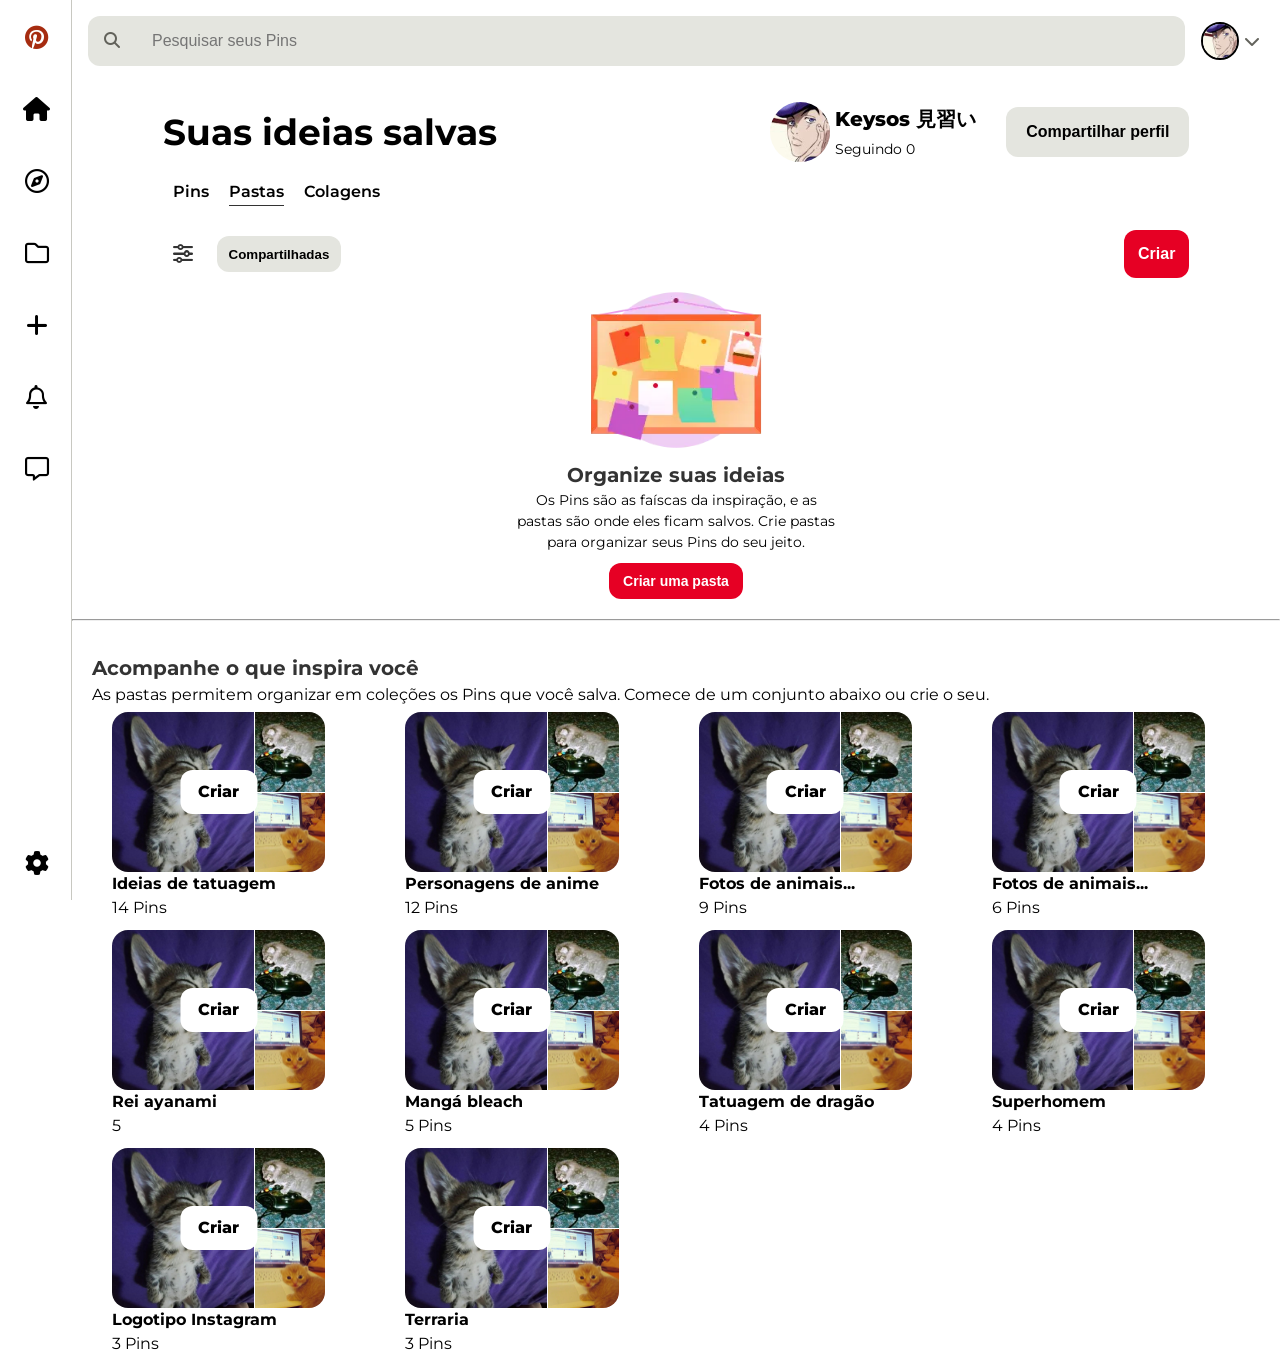
==== profile.html @ 44660487 "feat: add folder section using grid layout, fix: rename files with wrong names" ====
<!DOCTYPE html>
<html lang="en">

<head>
    <meta charset="UTF-8">
    <meta name="viewport" content="width=device-width, initial-scale=1.0">
    <title>Pinterest</title>
    <link rel="stylesheet" href="css/base.css">
    <link rel="stylesheet" href="css/navbar.css">
    <link rel="stylesheet" href="css/header.css">
    <link href="https://fonts.googleapis.com/css2?family=Montserrat:wght@400;600;700&display=swap" rel="stylesheet">
    <link rel="stylesheet" href="https://cdnjs.cloudflare.com/ajax/libs/font-awesome/6.5.0/css/all.min.css">
</head>

<body>
    <div class="container">
        <nav id="navbar">
            <ul class="top navlist">
                <li>
                    <a href="#" class="navbar-item">
                        <i class="fa-brands fa-pinterest" style="color: rgb(166, 44, 16);"></i>
                    </a>
                </li>
                <li>
                    <a href="#" class="navbar-item">
                        <i class="fa-solid fa-house"></i>
                    </a>
                </li>
                <li>
                    <a href="#" class="navbar-item">
                        <i class="fa-regular fa-compass"></i>
                    </a>
                </li>
                <li>
                    <a href="#" class="navbar-item">
                        <i class="fa-regular fa-folder"></i>
                    </a>
                </li>
                <li>
                    <a href="#" class="navbar-item">
                        <i class="fa-solid fa-plus"></i>
                    </a>
                </li>
                <li>
                    <a href="#" class="navbar-item">
                        <i class="fa-regular fa-bell"></i>
                    </a>
                </li>
                <li>
                    <a href="#" class="navbar-item">
                        <i class="fa-regular fa-message"></i>
                    </a>
                </li>
            </ul>

            <ul class="bottom navlist">
                <li>
                    <a href="#" class="navbar-item">
                        <i class="fa-solid fa-gear" style="color: rgb(0, 0, 0);"></i>
                    </a>
                </li>
            </ul>
        </nav>

        <div class="inner-container">
            <div class="profile-header">
                <div class="top-profile-header">
                    <div class="search-container">

                        <button class="search-btn" type="submit">
                            <i class="fa-solid fa-magnifying-glass" style="color: #62625b;"></i>
                        </button>

                        <input class="search-bar" type="search" placeholder="Pesquisar seus Pins">
                    </div>

                    <div class="profile-picture">
                        <img src="images/profile-picture.jpg" alt="Profile picture">
                        <i class="fa-solid fa-chevron-down" style="color:  #62625b;;"></i>
                    </div>

                </div>
                <div class="bottom-profile-header">
                    <div class="top-subheader">
                        <h1>Suas ideias salvas</h1>
                        <div class="profile-section">
                            <img src="images/profile-picture.jpg" alt="Profile picture">
                            <div class="profile-info">
                                <span>Keysos 見習い</span>
                                <span>Seguindo 0</span>
                            </div>
                            <button class="share-profile btn">Compartilhar perfil</button>
                        </div>
                    </div>
                    <div class="bottom-subheader">
                        <div>
                            <span>Pins</span>
                        </div>
                        <div>
                            <span>Pastas</span>
                        </div>
                        <div>
                            <span>Colagens</span>
                        </div>
                    </div>
                </div>
                <div class="profile-publish">
                    <div class="left-profile-publish">
                        <i class="fa-solid fa-sliders"></i>
                        <button class="btn share-pins">Compartilhadas</button>
                    </div>
                    <div class="right-profile-publish">
                        <button class="red-btn create-pins">Criar</button>
                    </div>
                </div>
            </div>
            <div class="folder-section">
                <div class="top-folder-section">
                    <img src="images/ill.pinboard.spot.light.svg.jpg" alt="">
                    <h4>Organize suas ideias</h4>
                    <p>Os Pins são as faíscas da inspiração, e as pastas são onde eles ficam salvos. Crie pastas para
                        organizar seus Pins do seu jeito.</p>
                    <button class="red-btn create-folder-btn">Criar uma pasta</button>
                </div>
                <hr>
                <div class="middle-folder-section">
                    <div class="folder-info-text">
                        <h4>Acompanhe o que inspira você</h4>
                        <p>As pastas permitem organizar em coleções os Pins que você salva. Comece de um conjunto abaixo
                            ou crie o seu.</p>
                    </div>
                    <div class="folder-container">
                        <a href="#" class="folder-item">
                            <div class="img-card-grid">
                                <img src="images/img1.jpg" alt="">
                                <img src="images/img2.jpg" alt="">
                                <img src="images/img3.webp" alt="">

                                <div class="center-overlay">
                                    Criar
                                </div>
                            </div>
                            <h4>Ideias de tatuagem</h4>
                            <span>14 Pins</span>
                        </a>
                        <a href="#" class="folder-item">
                            <div class="img-card-grid">
                                <img src="images/img1.jpg" alt="">
                                <img src="images/img2.jpg" alt="">
                                <img src="images/img3.webp" alt="">

                                <div class="center-overlay">
                                    Criar
                                </div>
                            </div>



                            <h4>Personagens de anime</h4>
                            <span>12 Pins</span>
                        </a>
                        <a href="#" class="folder-item">
                            <div class="img-card-grid">
                                <img src="images/img1.jpg" alt="">
                                <img src="images/img2.jpg" alt="">
                                <img src="images/img3.webp" alt="">

                                <div class="center-overlay">
                                    Criar
                                </div>
                            </div>



                            <h4>Fotos de animais...</h4>
                            <span>9 Pins</span>
                        </a>
                        <a href="#" class="folder-item">
                            <div class="img-card-grid">
                                <img src="images/img1.jpg" alt="">
                                <img src="images/img2.jpg" alt="">
                                <img src="images/img3.webp" alt="">

                                <div class="center-overlay">
                                    Criar
                                </div>
                            </div>



                            <h4>Fotos de animais...</h4>
                            <span>6 Pins</span>
                        </a>
                        <a href="#" class="folder-item">
                            <div class="img-card-grid">
                                <img src="images/img1.jpg" alt="">
                                <img src="images/img2.jpg" alt="">
                                <img src="images/img3.webp" alt="">

                                <div class="center-overlay">
                                    Criar
                                </div>
                            </div>



                            <h4>Rei ayanami</h4>
                            <span>5</span>
                        </a>
                        <a href="#" class="folder-item">
                            <div class="img-card-grid">
                                <img src="images/img1.jpg" alt="">
                                <img src="images/img2.jpg" alt="">
                                <img src="images/img3.webp" alt="">

                                <div class="center-overlay">
                                    Criar
                                </div>
                            </div>



                            <h4>Mangá bleach</h4>
                            <span>5 Pins</span>
                        </a>
                        <a href="#" class="folder-item">
                            <div class="img-card-grid">
                                <img src="images/img1.jpg" alt="">
                                <img src="images/img2.jpg" alt="">
                                <img src="images/img3.webp" alt="">

                                <div class="center-overlay">
                                    Criar
                                </div>
                            </div>



                            <h4>Tatuagem de dragão</h4>
                            <span>4 Pins</span>
                        </a>
                        <a href="#" class="folder-item">
                            <div class="img-card-grid">
                                <img src="images/img1.jpg" alt="">
                                <img src="images/img2.jpg" alt="">
                                <img src="images/img3.webp" alt="">

                                <div class="center-overlay">
                                    Criar
                                </div>
                            </div>



                            <h4>Superhomem</h4>
                            <span>4 Pins</span>
                        </a>
                        <a href="#" class="folder-item">
                            <div class="img-card-grid">
                                <img src="images/img1.jpg" alt="">
                                <img src="images/img2.jpg" alt="">
                                <img src="images/img3.webp" alt="">

                                <div class="center-overlay">
                                    Criar
                                </div>
                            </div>



                            <h4>Logotipo Instagram</h4>
                            <span>3 Pins</span>
                        </a>
                        <a href="#" class="folder-item">
                            <div class="img-card-grid">
                                <img src="images/img1.jpg" alt="">
                                <img src="images/img2.jpg" alt="">
                                <img src="images/img3.webp" alt="">

                                <div class="center-overlay">
                                    Criar
                                </div>
                            </div>



                            <h4>Terraria</h4>
                            <span>3 Pins</span>
                        </a>
                        
                    </div>
                </div>
            </div>
        </div>


    </div>
</body>

</html>
---- css/base.css ----
*,
*::before,
*::after {
  margin: 0;
  padding: 0;
  box-sizing: border-box;
}

html {
  font-size: 62.5%;
  scroll-behavior: smooth;
}

body {
  font-family: 'Montserrat', sans-serif;
  font-size: 1.6rem;
  line-height: 1.5;
  color: #333;
  background-color: #fff;
  overflow-y: auto;
}

a {
  text-decoration: none;
  color: black;
}
---- css/navbar.css ----
#navbar {
  position: fixed;
  overflow: hidden auto;
  display: flex;
  flex-direction: column;
  height: 100vh;
  width: 72px;
  border-right: 1px solid #c8c8c1;
  justify-content: space-between;
  align-items: center;
  z-index: 1000;
}

.navlist {
  list-style: none;
  padding: 16px 0;
}

.navlist.top li {
  display: flex;
  justify-content: center;
  align-items: center;
  width: 48px;
  height: 48px;
  margin-bottom: 24px;
}

.navlist.bottom {
  margin-bottom: 0;
}

.navbar-item {
  position: relative;
  top: -2px;
  left: 1px;
  font-size: 2.4rem;
}

.navbar-item i {
  color: #000;
}
---- css/header.css ----
.inner-container {
  margin-left: 72px;
  width: calc(100% - 72px);
}

/* header */
.profile-header {
  width: calc(100% - 72px);
  max-height: 1000px;
  position: fixed;
  top: 0;
  left: 72px;
  background: #fff;
  z-index: 1000;
}

.top-profile-header {
  display: flex;
}

.profile-picture {
  display: flex;
  align-items: center;
  font-size: 1.6rem;
  padding: 10px 20px 10px 0;
}

.profile-picture i {
  margin-left: 5px;
}

.profile-picture img {
  width: 38px;
  height: 38px;
  border-radius: 50%;
  border: 2px solid black;
}

.search-container {
  display: flex;
  width: 100%;
  padding: 16px;
}

.search-btn,
.search-bar {
  background: #e4e5df;
  border: none;
  padding: 16px;
  font-size: 1.6rem;
  font-weight: 500;
}

.search-bar {
  flex-grow: 1;
  border-top-right-radius: 12px;
  border-bottom-right-radius: 12px;
}

.search-bar:focus {
  outline: none;
}

.search-btn {
  border-top-left-radius: 12px;
  border-bottom-left-radius: 12px;
  cursor: pointer;
}

/* parte de baixo */
.bottom-profile-header {
  width: 100%;
  padding: 20px 0;
}

.top-subheader {
  display: flex;
  width: 85%;
  min-height: 40px;
  justify-content: space-between;
  align-items: center;
  margin: 0 auto;
}

.top-subheader h1 {
  font-size: 3.6rem;
  color: #000;
}

.profile-section {
  display: flex;
  color: #000;
}

.profile-section img {
  width: 60px;
  height: 60px;
  border-radius: 50%;
  margin-right: 5px;
}

.profile-info {
  display: flex;
  flex-direction: column;
  justify-content: space-around;
  margin-right: 30px;
}

.profile-info span:first-of-type {
  font-size: 2rem;
  font-weight: 800;
}

.profile-info span {
  font-size: 1.4rem;
}

.btn {
  background-color: #e4e5df;
  color: #000;
  border-radius: 12px;
  font-weight: 600;
  border: none;
  height: 100%;
  cursor: pointer;
}

.share-profile {
  font-size: 1.6rem;
  padding: 16px 20px;
  align-self: center;
}

.bottom-subheader {
  width: 85%;
  display: flex;
  font-size: 1.6rem;
  margin: 0 auto;
}

.bottom-subheader div {
  padding: 6px 10px;
  color: #000;
  font-weight: 600;
  cursor: pointer;
  margin-top: 12px;
}

.bottom-subheader div span {
  padding-bottom: 4px;
}

.bottom-subheader div:nth-child(2) span {
  border-bottom: 1.5px solid #333;
}

/* profile publish*/

.profile-publish {
  width: 85%;
  display: flex;
  justify-content: space-between;
  height: 100%;
  max-height: 48px;
  margin: 0 auto;
}

.left-profile-publish {
  display: flex;
  align-items: center;
  gap: 24px;
  padding: 6px 10px;
  font-size: 2rem;
}

.left-profile-publish i {
  font-size: 2rem;
}

.share-pins {
  padding: 10px 12px;
  height: 36px;
}

.share-pins:hover,
.share-profile:hover {
  background-color: #dadad3;
}

.red-btn {
  background-color: #e60024;
  border: none;
  color: #fff;
  border-radius: 12px;
  font-weight: 600;
  height: 100%;
  cursor: pointer;
}

.create-pins {
  font-size: 1.6rem;
  padding: 6px 14px;
}

/* Folder section */

.folder-section {
  position: relative;
  top: 280px;
}

.top-folder-section {
  display: flex;
  flex-direction: column;
  max-width: 320px;
  max-height: 320px;
  margin: 0 auto 20px auto;
  text-align: center;
}

.top-folder-section img {
  width: 180px;
  height: 180px;
  margin: 0 auto;
}

.top-folder-section h4 {
  font-size: 2rem;
}

.top-folder-section p,
.create-folder-btn {
  font-size: 1.4rem;
}

.top-folder-section p {
  color: #000;
  padding-bottom: 10px;
}

.create-folder-btn {
  padding: 10px 14px;
  align-self: center;
}

.folder-section hr {
  width: 100%;
}

/* middle folder section */

.folder-info-text {
  margin-top: 32px;
  padding: 0 20px;
}

.folder-info-text h4 {
  font-size: 2rem;
}

.folder-info-text p {
  color: #000;
  font-size: 1.6rem;
}

.folder-container {
  display: grid;
  grid-template-columns: repeat(auto-fill, minmax(240px, 1fr));
  justify-content: center;

  margin-left: 35px;
}

.folder-item {
  width: 100%;
  padding: 5px;
}

.img-card-grid {
  position: relative;
  display: grid;
  grid-template-columns: 2fr 1fr;
  grid-template-rows: 1fr 1fr;
  gap: 1px;
  height: 160px;
  border-radius: 16px;
  aspect-ratio: 4 / 3;
  overflow: hidden;
}

.center-overlay {
  position: absolute;
  border-radius: 12px;
  background-color: #fff;
  padding: 10px 18px;
  top: 50%;
  left: 50%;
  transform: translate(-50%, -50%);
  font-weight: 800;
  cursor: pointer;
}

.img-card-grid img:nth-child(1) {
  grid-row: span 2;
  width: 100%;
  height: 100%;
  object-fit: cover;
}

.img-card-grid img:nth-child(2),
.img-card-grid img:nth-child(3) {
  width: 100%;
  height: 100%;
  object-fit: cover;
}
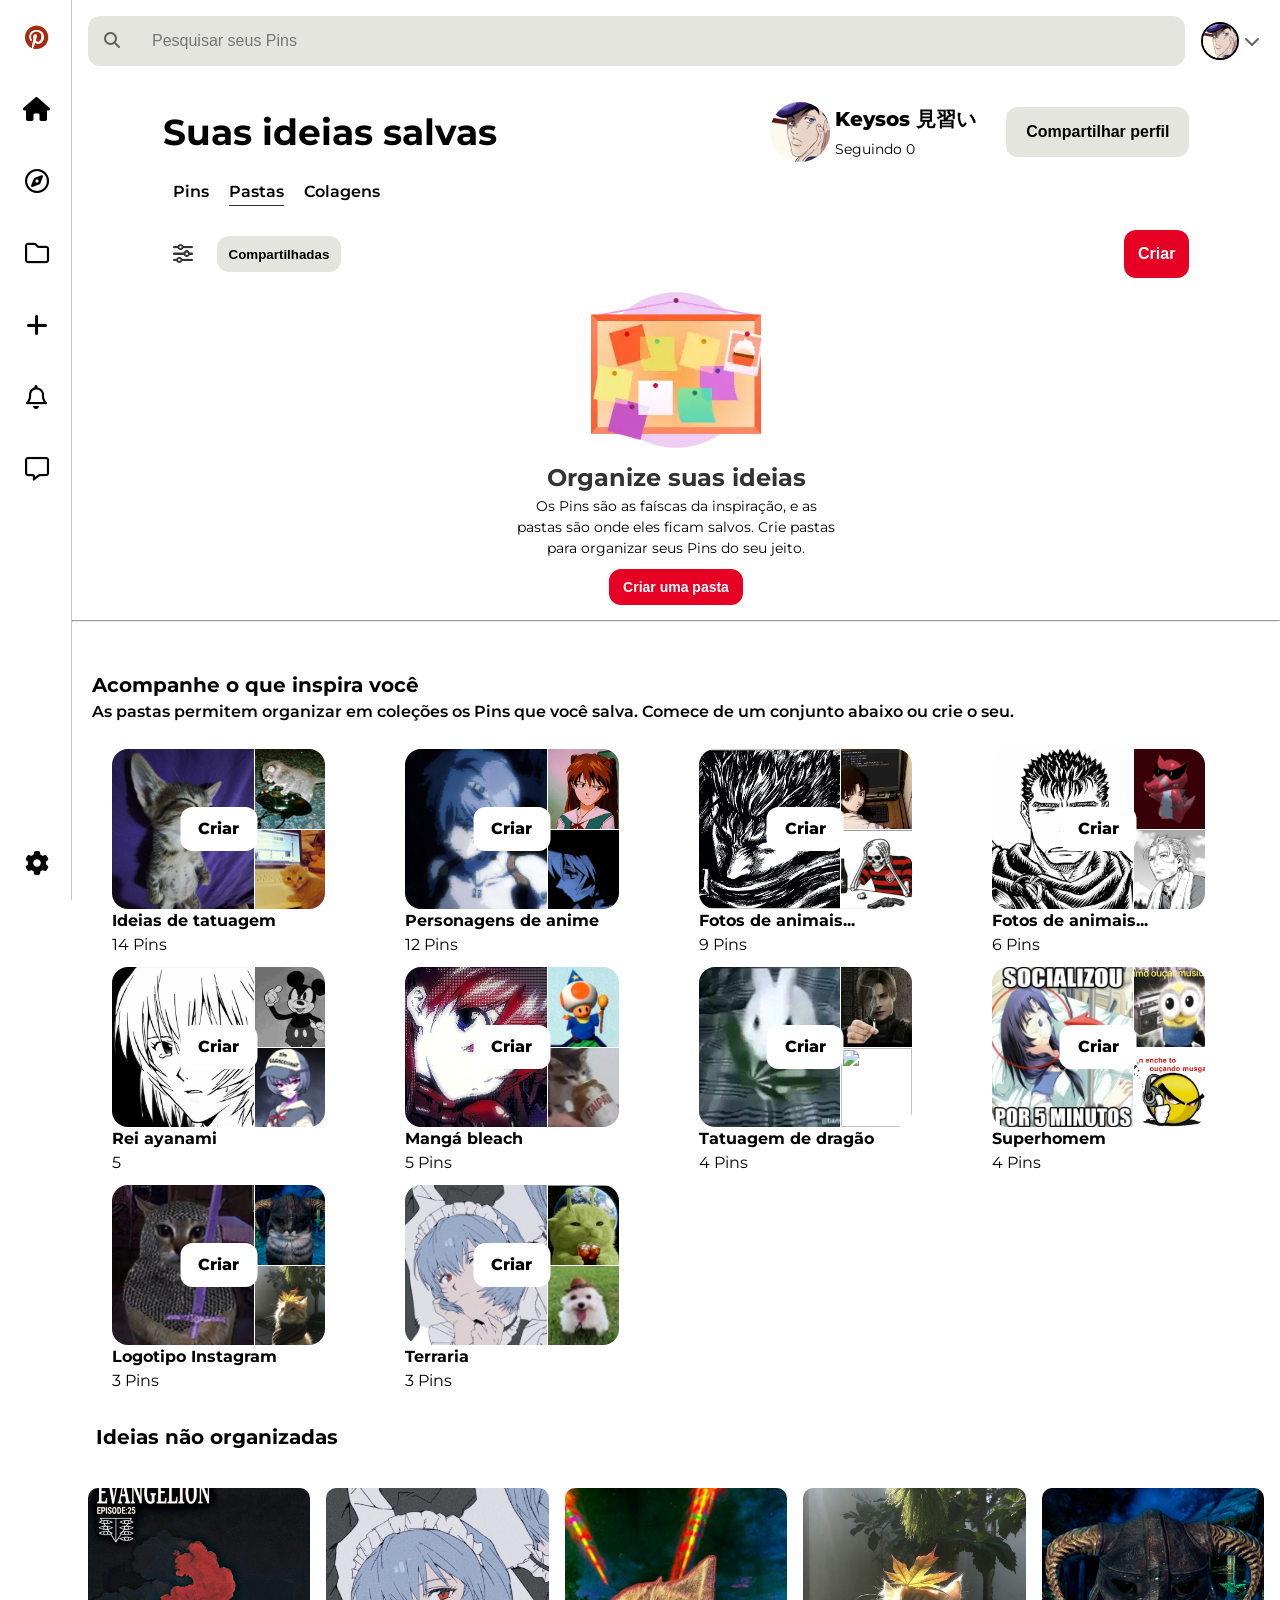
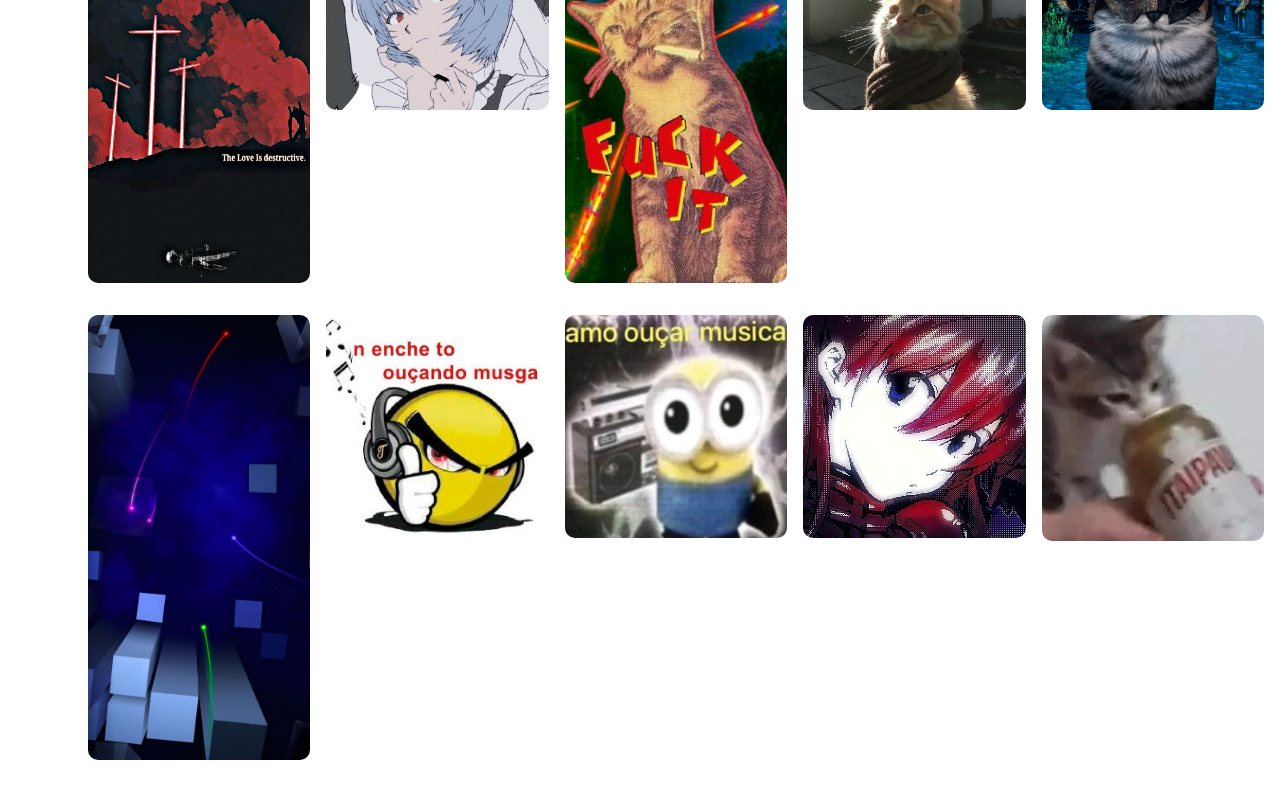
==== commit 22ef97dd: "feat: profile page partially completed" ====
--- a/profile.html
+++ b/profile.html
@@ -117,7 +117,7 @@
             <div class="folder-section">
                 <div class="top-folder-section">
                     <img src="images/ill.pinboard.spot.light.svg.jpg" alt="">
-                    <h4>Organize suas ideias</h4>
+                    <h2>Organize suas ideias</h2>
                     <p>Os Pins são as faíscas da inspiração, e as pastas são onde eles ficam salvos. Crie pastas para
                         organizar seus Pins do seu jeito.</p>
                     <button class="red-btn create-folder-btn">Criar uma pasta</button>
@@ -125,7 +125,7 @@
                 <hr>
                 <div class="middle-folder-section">
                     <div class="folder-info-text">
-                        <h4>Acompanhe o que inspira você</h4>
+                        <h2>Acompanhe o que inspira você</h2>
                         <p>As pastas permitem organizar em coleções os Pins que você salva. Comece de um conjunto abaixo
                             ou crie o seu.</p>
                     </div>
@@ -145,9 +145,9 @@
                         </a>
                         <a href="#" class="folder-item">
                             <div class="img-card-grid">
-                                <img src="images/img1.jpg" alt="">
-                                <img src="images/img2.jpg" alt="">
-                                <img src="images/img3.webp" alt="">
+                                <img src="images/img4.jpg" alt="">
+                                <img src="images/img5.png" alt="">
+                                <img src="images/img6.jpg" alt="">
 
                                 <div class="center-overlay">
                                     Criar
@@ -161,9 +161,9 @@
                         </a>
                         <a href="#" class="folder-item">
                             <div class="img-card-grid">
-                                <img src="images/img1.jpg" alt="">
-                                <img src="images/img2.jpg" alt="">
-                                <img src="images/img3.webp" alt="">
+                                <img src="images/img7.jpeg" alt="">
+                                <img src="images/img8.jpg" alt="">
+                                <img src="images/img9.jpg" alt="">
 
                                 <div class="center-overlay">
                                     Criar
@@ -177,9 +177,9 @@
                         </a>
                         <a href="#" class="folder-item">
                             <div class="img-card-grid">
-                                <img src="images/img1.jpg" alt="">
-                                <img src="images/img2.jpg" alt="">
-                                <img src="images/img3.webp" alt="">
+                                <img src="images/img10.jpg" alt="">
+                                <img src="images/img11.jpg" alt="">
+                                <img src="images/img12.jpeg" alt="">
 
                                 <div class="center-overlay">
                                     Criar
@@ -193,9 +193,9 @@
                         </a>
                         <a href="#" class="folder-item">
                             <div class="img-card-grid">
-                                <img src="images/img1.jpg" alt="">
-                                <img src="images/img2.jpg" alt="">
-                                <img src="images/img3.webp" alt="">
+                                <img src="images/img13.png" alt="">
+                                <img src="images/img14.png" alt="">
+                                <img src="images/img15.png" alt="">
 
                                 <div class="center-overlay">
                                     Criar
@@ -209,9 +209,9 @@
                         </a>
                         <a href="#" class="folder-item">
                             <div class="img-card-grid">
-                                <img src="images/img1.jpg" alt="">
-                                <img src="images/img2.jpg" alt="">
-                                <img src="images/img3.webp" alt="">
+                                <img src="images/img17.jpg" alt="">
+                                <img src="images/img18.jpg" alt="">
+                                <img src="images/img19.webp" alt="">
 
                                 <div class="center-overlay">
                                     Criar
@@ -225,9 +225,9 @@
                         </a>
                         <a href="#" class="folder-item">
                             <div class="img-card-grid">
-                                <img src="images/img1.jpg" alt="">
-                                <img src="images/img2.jpg" alt="">
-                                <img src="images/img3.webp" alt="">
+                                <img src="images/img20.jpg" alt="">
+                                <img src="images/img21.jpg" alt="">
+                                <img src="images/img22.webp" alt="">
 
                                 <div class="center-overlay">
                                     Criar
@@ -241,9 +241,9 @@
                         </a>
                         <a href="#" class="folder-item">
                             <div class="img-card-grid">
-                                <img src="images/img1.jpg" alt="">
-                                <img src="images/img2.jpg" alt="">
-                                <img src="images/img3.webp" alt="">
+                                <img src="images/img23.jpg" alt="">
+                                <img src="images/img24.jpg" alt="">
+                                <img src="images/img25.jpg" alt="">
 
                                 <div class="center-overlay">
                                     Criar
@@ -257,9 +257,9 @@
                         </a>
                         <a href="#" class="folder-item">
                             <div class="img-card-grid">
-                                <img src="images/img1.jpg" alt="">
-                                <img src="images/img2.jpg" alt="">
-                                <img src="images/img3.webp" alt="">
+                                <img src="images/img26.jpg" alt="">
+                                <img src="images/img27.jpg" alt="">
+                                <img src="images/img28.jpg" alt="">
 
                                 <div class="center-overlay">
                                     Criar
@@ -273,9 +273,9 @@
                         </a>
                         <a href="#" class="folder-item">
                             <div class="img-card-grid">
-                                <img src="images/img1.jpg" alt="">
-                                <img src="images/img2.jpg" alt="">
-                                <img src="images/img3.webp" alt="">
+                                <img src="images/img29.jpg" alt="">
+                                <img src="images/img30.jpg" alt="">
+                                <img src="images/img31.jpg" alt="">
 
                                 <div class="center-overlay">
                                     Criar
@@ -290,6 +290,21 @@
                         
                     </div>
                 </div>
+                <div class="bottom-folder-section">
+                    <h3 class="bottom-folder-header">Ideias não organizadas</h3>
+                    <div class="gallery-container">
+                        <img src="images/img34.jpg" alt=""> 
+                        <img src="images/img29.jpg" alt="">
+                        <img src="images/img35.jpg" alt="">
+                        <img src="images/img28.jpg" alt="">
+                        <img src="images/img27.jpg" alt="">
+                        <img src="images/img36.jpg" alt="">
+                        <img src="images/img25.jpg" alt="">
+                        <img src="images/img24.jpg" alt="">
+                        <img src="images/img17.jpg" alt="">
+                        <img src="images/img19.webp" alt="">   
+                    </div>
+                </div>
             </div>
         </div>
 
--- a/css/header.css
+++ b/css/header.css
@@ -250,17 +250,21 @@
 /* middle folder section */
 
 .folder-info-text {
-  margin-top: 32px;
+  margin-top: 48px;
   padding: 0 20px;
-}
-
-.folder-info-text h4 {
-  font-size: 2rem;
+  margin-bottom: 20px;
+}
+
+.folder-info-text h2 {
+  font-size: 2rem;
+  font-weight: bold;
+  color: #000;
 }
 
 .folder-info-text p {
   color: #000;
   font-size: 1.6rem;
+  font-weight: 600;
 }
 
 .folder-container {
@@ -313,3 +317,26 @@
   height: 100%;
   object-fit: cover;
 }
+
+/* bottom section */
+
+.bottom-folder-header {
+  margin: 24px 16px 20px;
+  padding: 0 8px;
+  font-size: 2rem;
+  color: #000;
+}
+
+.gallery-container {
+  display: grid;
+  grid-template-columns: repeat(auto-fill, minmax(200px, 1fr));
+  gap: 16px;
+  padding: 16px;
+}
+
+.gallery-container img {
+  width: 100%;
+  margin-bottom: 16px;
+  break-inside: avoid; 
+  border-radius: 10px;
+}
